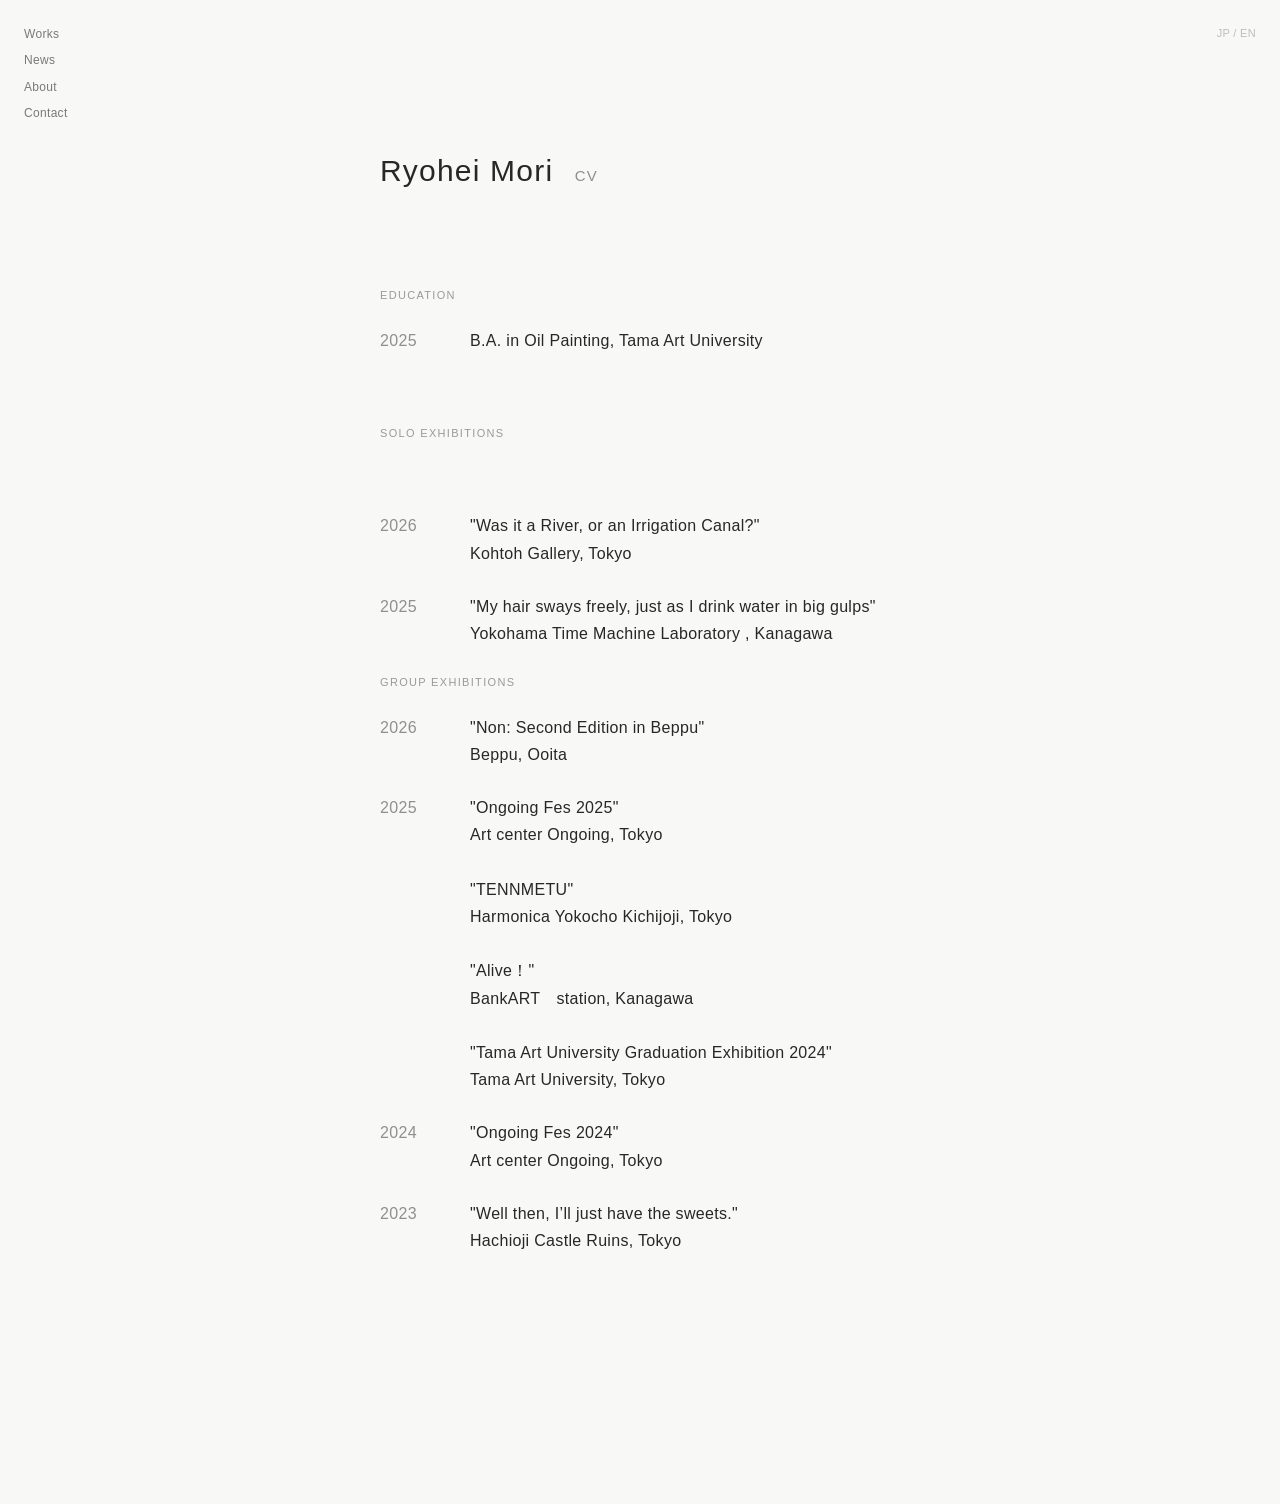
==== cv.html @ 57ac9dcd "Create cv.html" ====
<!DOCTYPE html>
<html lang="ja">

<head>
  <meta charset="UTF-8" />
  <meta name="viewport" content="width=device-width, initial-scale=1.0" />

  <title>Ryohei Mori</title>

  <style>

/* ---------- CV PAGE ---------- */

.cv-page {

  max-width: 520px;

  margin: 0 auto;

  padding: 120px 24px 180px;

}

.cv-name {

  font-size: 30px;

  font-weight: 400;

  letter-spacing: 0.04em;

  margin-bottom: 90px;

}

.cv-label {

  font-size: 15px;

  opacity: 0.45;

  margin-left: 12px;

}

.cv-section {

  margin-bottom: 70px;

}

.cv-section h2 {

  font-size: 11px;

  font-weight: 400;

  letter-spacing: 0.12em;

  opacity: 0.45;

  margin-bottom: 22px;

  text-transform: uppercase;

}

.cv-section p {

  font-size: 13px;

  line-height: 2;

  margin: 0;

}

@media (max-width: 768px) {

  .cv-page {

    padding: 100px 24px 120px;

  }

  .cv-name {

    font-size: 24px;

    margin-bottom: 70px;

  }

}

    body {
  background: #f8f8f6;
  color: #111;
  font-family: Helvetica, Arial, sans-serif;
  line-height: 1.8;
  letter-spacing: 0.02em;
}

.section {
  max-width: 620px;
  margin: 0 auto;
  padding: 120px 24px;
}

.section-title {
  font-size: 12px;
  opacity: 0.6;
  margin-bottom: 60px;
  letter-spacing: 0.08em;
}

/* テキスト全体を少し整列 */
p {
  font-size: 13px;
  margin-bottom: 18px;
}

/* 見出しを少し硬く */
strong {
  font-size: 11px;
  letter-spacing: 0.12em;
  opacity: 0.7;
  display: block;
  margin-top: 40px;
  margin-bottom: 14px;
}

/* JP/ENの切り替えを安定させる */
.jp, .en {
  display: block;
}

/* ENは少しだけ軽く */
.en {
  opacity: 0.9;
}

    html {
      scroll-behavior: smooth;
    }

    body {
      margin: 0;
      background: #f8f8f6;
      color: #111;
      font-family: Helvetica, Arial, sans-serif;
      font-weight: 400;
      letter-spacing: 0.02em;
      line-height: 1.7;
      -webkit-font-smoothing: antialiased;
    }

    a {
      color: inherit;
      text-decoration: none;
    }

    img {
      width: 100%;
      display: block;
    }

    /* ---------- language switch ---------- */

    .language-switch {
      position: absolute;
      top: 24px;
      right: 24px;
      z-index: 300;

      font-size: 11px;

      opacity: 0.25;

      transition: opacity 0.3s ease;
    }

    .language-switch:hover {
      opacity: 0.8;
    }

    .language-switch span {
      cursor: pointer;
    }

    .en {
      display: none;
    }

    /* ---------- top navigation ---------- */

    nav {
      position: absolute;
      top: 24px;
      left: 24px;
      z-index: 100;
      font-size: 12px;
    }

    nav a {
      display: block;
      margin-bottom: 6px;
      opacity: 0.55;
      transition: opacity 0.3s ease;
    }

    nav a:hover {
      opacity: 1;
    }

    /* ---------- floating menu ---------- */

    .menu-button {
      position: fixed;
      right: 22px;
      bottom: 22px;
      z-index: 200;

      font-size: 11px;

      opacity: 0;
      pointer-events: none;

      cursor: pointer;

      transform: translateY(6px);

      transition:
        opacity 0.4s ease,
        transform 0.4s ease;
    }

    .menu-button.visible {
      opacity: 0.4;
      pointer-events: auto;
      transform: translateY(0px);
    }

    .menu-button:hover {
      opacity: 1;
    }

    .popup-menu {
      position: fixed;
      right: 22px;
      bottom: 50px;

      background: rgba(248,248,246,0.94);

      padding: 14px 16px;

      font-size: 11px;

      opacity: 0;
      pointer-events: none;

      transition: opacity 0.4s ease;

      backdrop-filter: blur(8px);
    }

    .popup-menu.active {
      opacity: 1;
      pointer-events: auto;
    }

    .popup-menu a {
      display: block;
      margin-bottom: 8px;
      opacity: 0.65;
      transition: opacity 0.3s ease;
    }

    .popup-menu a:last-child {
      margin-bottom: 0;
    }

    .popup-menu a:hover {
      opacity: 1;
    }

    /* ---------- hero ---------- */

    .hero {
      min-height: 100vh;
      display: flex;
      align-items: center;
      padding-left: 24px;
    }

    .hero-title {
      font-size: 32px;
      letter-spacing: 0.05em;
    }

    /* ---------- year navigation ---------- */

    .year-nav {
      width: 92%;
      max-width: 1100px;
      margin: 0 auto;
      padding-bottom: 180px;
      font-size: 14px;
    }

    .year-nav a {
      display: block;
      margin-bottom: 18px;

      opacity: 0.35;

      transition: opacity 0.3s ease;
    }

    .year-nav a:hover {
      opacity: 1;
    }

    /* ---------- works ---------- */

.work-image {
  margin-bottom: 24px;
}
    .works {
      width: 92%;
      max-width: 1100px;
      margin: 0 auto;
      padding-bottom: 240px;
    }

    .year-section {
      margin-bottom: 220px;
    }

    .year-title {
      font-size: 18px;
      margin-bottom: 80px;
      opacity: 0.35;
    }

    .work {
      margin-bottom: 180px;
    }

    .work-image {
      overflow: hidden;
    }

    .work-image img {
      transition: transform 8s ease;
    }

    .work:hover .work-image img {
      transform: scale(1.015);
    }

    .work-info {
      margin-top: 14px;
      max-width: 640px;
    }

    .work-title {
      font-size: 14px;
      margin-bottom: 6px;
    }

    .work-meta {
      font-size: 11px;
      opacity: 0.55;
      margin-bottom: 18px;
    }

    .work-text {
      font-size: 13px;
      opacity: 0.85;
     white-space: pre-line;
 max-width: 720px;
}

/* ---------- image caption ---------- */

.image-caption {

  margin-top: 10px;
  margin-bottom: 42px;

  font-size: 11px;

  opacity: 0.45;

  line-height: 1.6;

}
/* ---------- horizontal gallery ---------- */

.gallery-scroll {

  display: flex;

  gap: 28px;

  overflow-x: auto;

  align-items: center;

  padding-bottom: 20px;

  scroll-behavior: smooth;

}

.gallery-scroll::-webkit-scrollbar {

  height: 4px;

}

.gallery-scroll::-webkit-scrollbar-thumb {

  background: rgba(0,0,0,0.15);

}

.gallery-item {

  width: 50%;

  flex-shrink: 0;

}

.gallery-item img {

  width: 100%;

  display: block;

}
    /* ---------- section ---------- */

    .section {
      width: 92%;
      max-width: 700px;
      margin: 0 auto;
      padding-bottom: 180px;
    }

    .section-title {
      font-size: 12px;
      opacity: 0.5;
      margin-bottom: 50px;
    }

    .news-entry {
      margin-bottom: 34px;
    }

    .news-date {
      font-size: 11px;
      opacity: 0.5;
      margin-bottom: 4px;
    }

    .news-text {
      font-size: 13px;
    }

    /* ---------- animation ---------- */

    .float {
      animation: drift 10s ease-in-out infinite;
    }

    @keyframes drift {

      0% {
        transform: translateY(0px);
      }

      50% {
        transform: translateY(1.5px);
      }

      100% {
        transform: translateY(0px);
      }

    }

    /* ---------- mobile ---------- */

    @media (max-width: 768px) {

      nav {
        top: 18px;
        left: 18px;
      }

      .language-switch {
        top: 18px;
        right: 18px;
      }

      .hero {
        padding-left: 18px;
      }

      .hero-title {
        font-size: 22px;
      }

      .year-title {
        margin-bottom: 50px;
      }

      .work {
        margin-bottom: 110px;
      }

    }

/* ---------- CV ITEM ---------- */

.cv-item {

  display: flex;

  margin-bottom: 26px;

}

.cv-year {

  width: 90px;

  flex-shrink: 0;

  opacity: 0.45;

}

.cv-detail {

  flex: 1;

}

@media (max-width: 768px) {

  .cv-item {

    display: block;

  }

  .cv-year {

    width: auto;

    margin-bottom: 4px;

  }

}
  </style>
</head>

<body>

  <!-- language switch -->

  <div class="language-switch">

    <span onclick="setLanguage('jp')">JP</span>
    /
    <span onclick="setLanguage('en')">EN</span>

  </div>

  <!-- top navigation -->

  <nav>

    <a href="#works">Works</a>
    <a href="#news">News</a>
    <a href="#about">About</a>
    <a href="#contact">Contact</a>

  </nav>

  <!-- floating menu -->

  <div class="menu-button" onclick="toggleMenu()">
    Menu
  </div>

  <div class="popup-menu" id="popupMenu">

    <a href="#works">Works</a>

    <a href="#y2026">2026</a>
    <a href="#y2025">2025</a>
    <a href="#y2024">2024</a>

    <a href="#news">News</a>
    <a href="#about">About</a>
    <a href="#contact">Contact</a>

  </div>

  <!-- hero -->

 <section class="cv-page" id="cv">

  <h1 class="cv-name">

    <span class="jp">森椋平</span>
    <span class="en">Ryohei Mori</span>

    <span class="cv-label">CV</span>

  </h1>

  <!-- Education -->

  <div class="cv-section">

    <h2>

      <span class="jp">学歴</span>
      <span class="en">Education</span>

    </h2>

    
<div class="cv-item">

  <div class="cv-year">
    2025
  </div>

  <div class="cv-detail">

    <span class="jp">
      多摩美術大学 美術学部 絵画学科油画専攻 卒業
    </span>

    <span class="en">
      B.A. in Oil Painting, Tama Art University
    </span>

  </div>

</div>
  </div>

  <!-- Solo Exhibitions -->

  <div class="cv-section">

    <h2>

      <span class="jp">個展</span>
      <span class="en">Solo Exhibitions</span>

    </h2>

   

  </div>

    <div class="cv-item">

  <div class="cv-year">
    2026
  </div>

  <div class="cv-detail">

    <span class="jp">
      「それは川だったか、用水路だったか」<br>
      光灯｜東京
    </span>

    <span class="en">
      "Was it a River, or an Irrigation Canal?"<br>
      Kohtoh Gallery, Tokyo
    </span>

  </div>

</div>

 <div class="cv-item">

  <div class="cv-year">
    2025
  </div>

  <div class="cv-detail">

    <span class="jp">
      「わたしの髪は自由にゆれる、ごくごくと水を飲むように」<br>
      横浜タイムマシーン研究所｜神奈川
    </span>

    <span class="en">
      "My hair sways freely, just as I drink water in big gulps"<br>
     Yokohama Time Machine Laboratory , Kanagawa
    </span>

  </div>

</div>

  </div>
  <!-- Group Exhibitions -->

  <div class="cv-section">

    <h2>

      <span class="jp">グループ展</span>
      <span class="en">Group Exhibitions</span>

    </h2>

    <div class="cv-item">

  <div class="cv-year">
    2026
  </div>

  <div class="cv-detail">

    <span class="jp">
      「ノン　第二回in別府」<br>
      別府市内｜大分
    </span>

    <span class="en">
      "Non: Second Edition in Beppu"<br>
      Beppu, Ooita
    </span>

  </div>

</div>

 <div class="cv-item">

  <div class="cv-year">
    2025
  </div>

  <div class="cv-detail">

    <span class="jp">
      「Ongoing Fes 2025」<br>
      アートセンターオンゴーイング｜東京

      <br><br>

  「点滅」<br>
      ハモニカ横丁吉祥寺｜東京

       <br><br>

  「アライブ！展」<br>
      BankART Station｜神奈川

      <br><br>

  「2024年度多摩美術大学美術学部卒業制作展」<br>
      多摩美術大学　八王子キャンパス｜東京

    </span>

    <span class="en">
      "Ongoing Fes 2025"<br>
      Art center Ongoing, Tokyo
<br><br>
 "TENNMETU"<br>
      Harmonica Yokocho Kichijoji, Tokyo
<br><br>
       "Alive！"<br>
      BankART　station, Kanagawa
      <br><br>
 "Tama Art University Graduation Exhibition 2024"<br>
   Tama Art University, Tokyo   
    </span>

  </div>
 

</div>

  <div class="cv-item">

  <div class="cv-year">
    2024
  </div>

  <div class="cv-detail">

    <span class="jp">
      「Ongoing Fes 2024」<br>
      アートセンターオンゴーイング｜東京
    </span>

    <span class="en">
      "Ongoing Fes 2024"<br>
       Art center Ongoing, Tokyo
    </span>

  </div>

</div>

 <div class="cv-item">

  <div class="cv-year">
    2023
  </div>

  <div class="cv-detail">

    <span class="jp">
      「では、お菓子だけいただきますわ」<br>
      八王子城跡｜東京
    </span>

    <span class="en">
      "Well then, I’ll just have the sweets."<br>
       Hachioji Castle Ruins, Tokyo
    </span>

  </div>

</div>



  </div>

</section>




 

  <!-- script -->

  <script>

    function toggleMenu() {

      const menu = document.getElementById("popupMenu");

      menu.classList.toggle("active");

    }

    const menuButton = document.querySelector(".menu-button");

    window.addEventListener("scroll", () => {

      if (window.scrollY > 120) {

        menuButton.classList.add("visible");

      } else {

        menuButton.classList.remove("visible");

      }

    });

    function setLanguage(lang) {

      const jp = document.querySelectorAll('.jp');
      const en = document.querySelectorAll('.en');

      if (lang === 'jp') {

        jp.forEach(el => el.style.display = 'inline');
        en.forEach(el => el.style.display = 'none');

      } else {

        jp.forEach(el => el.style.display = 'none');
        en.forEach(el => el.style.display = 'inline');

      }

    }

    setLanguage('en');
    const gallery = document.querySelector('.gallery-scroll');

gallery.addEventListener('wheel', (e) => {

  e.preventDefault();

  gallery.scrollLeft += e.deltaY;

});

  </script>

</body>

</html>
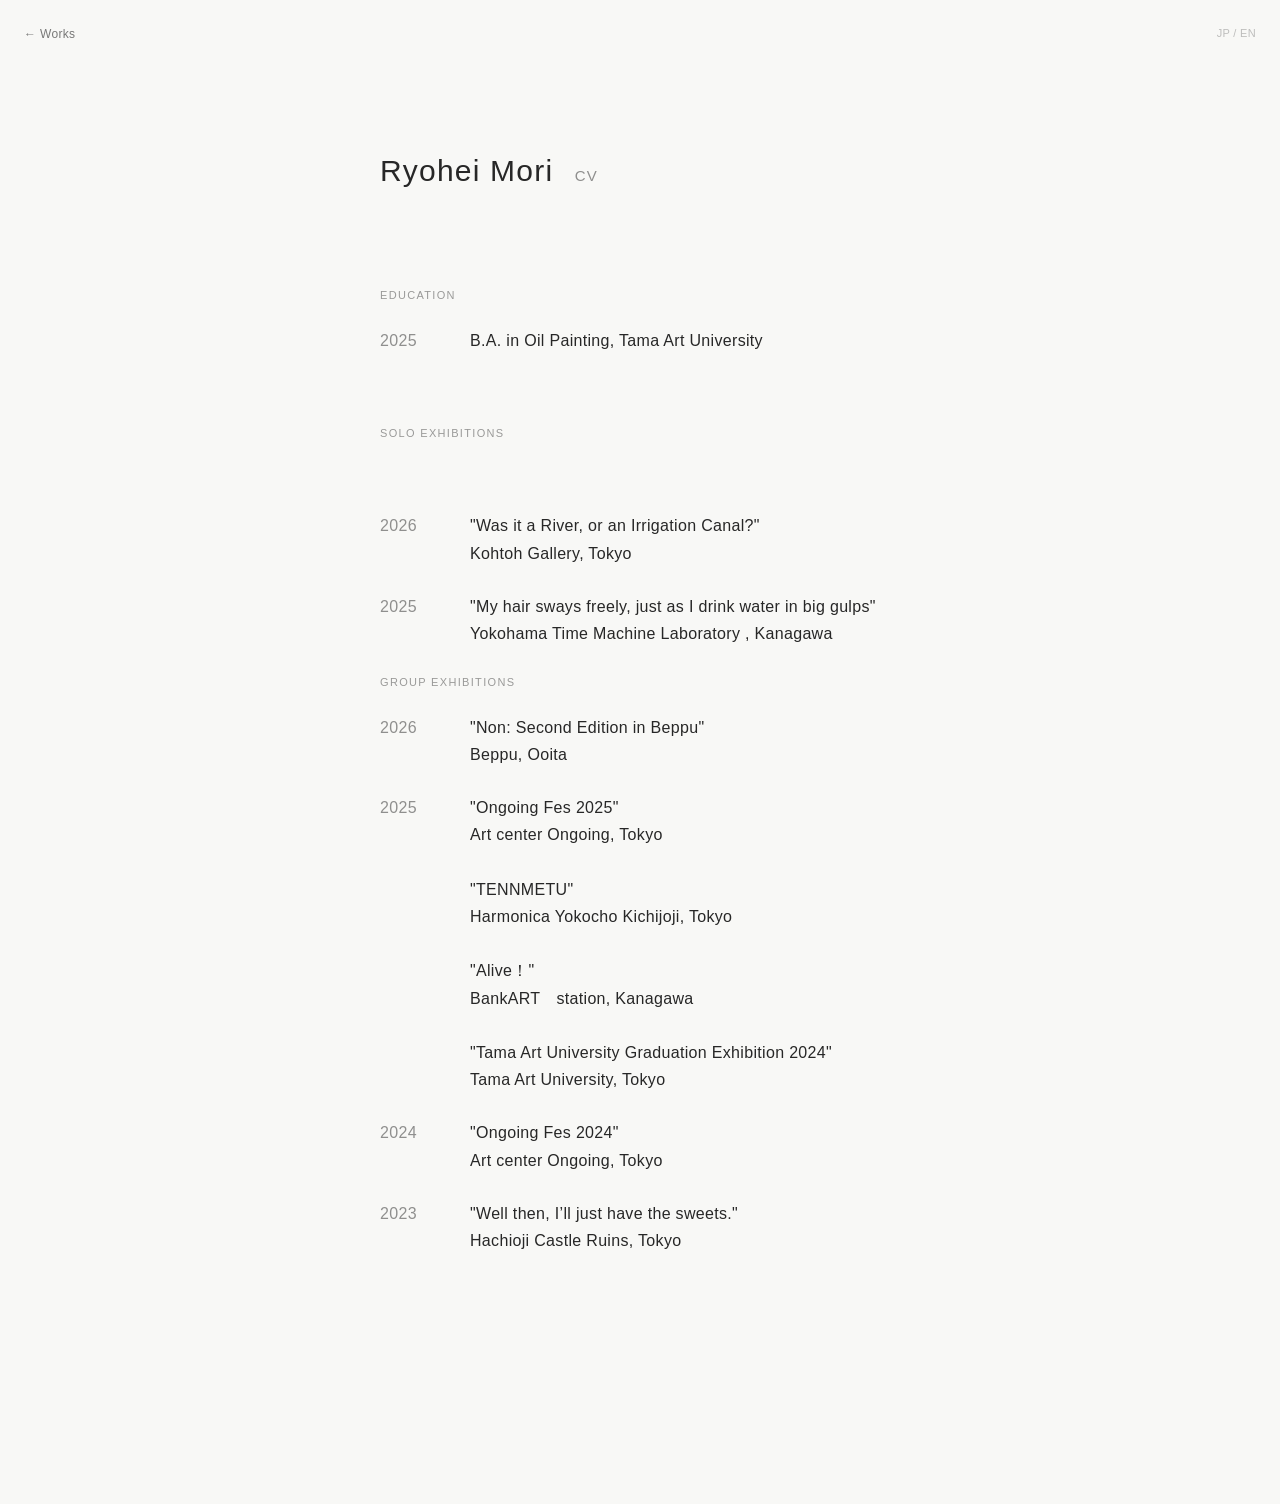
==== commit 96ab2450: "Update cv.html" ====
--- a/cv.html
+++ b/cv.html
@@ -586,11 +586,7 @@
 
   <nav>
 
-    <a href="#works">Works</a>
-    <a href="#news">News</a>
-    <a href="#about">About</a>
-    <a href="#contact">Contact</a>
-
+   <a href="index.html">← Works</a>
   </nav>
 
   <!-- floating menu -->
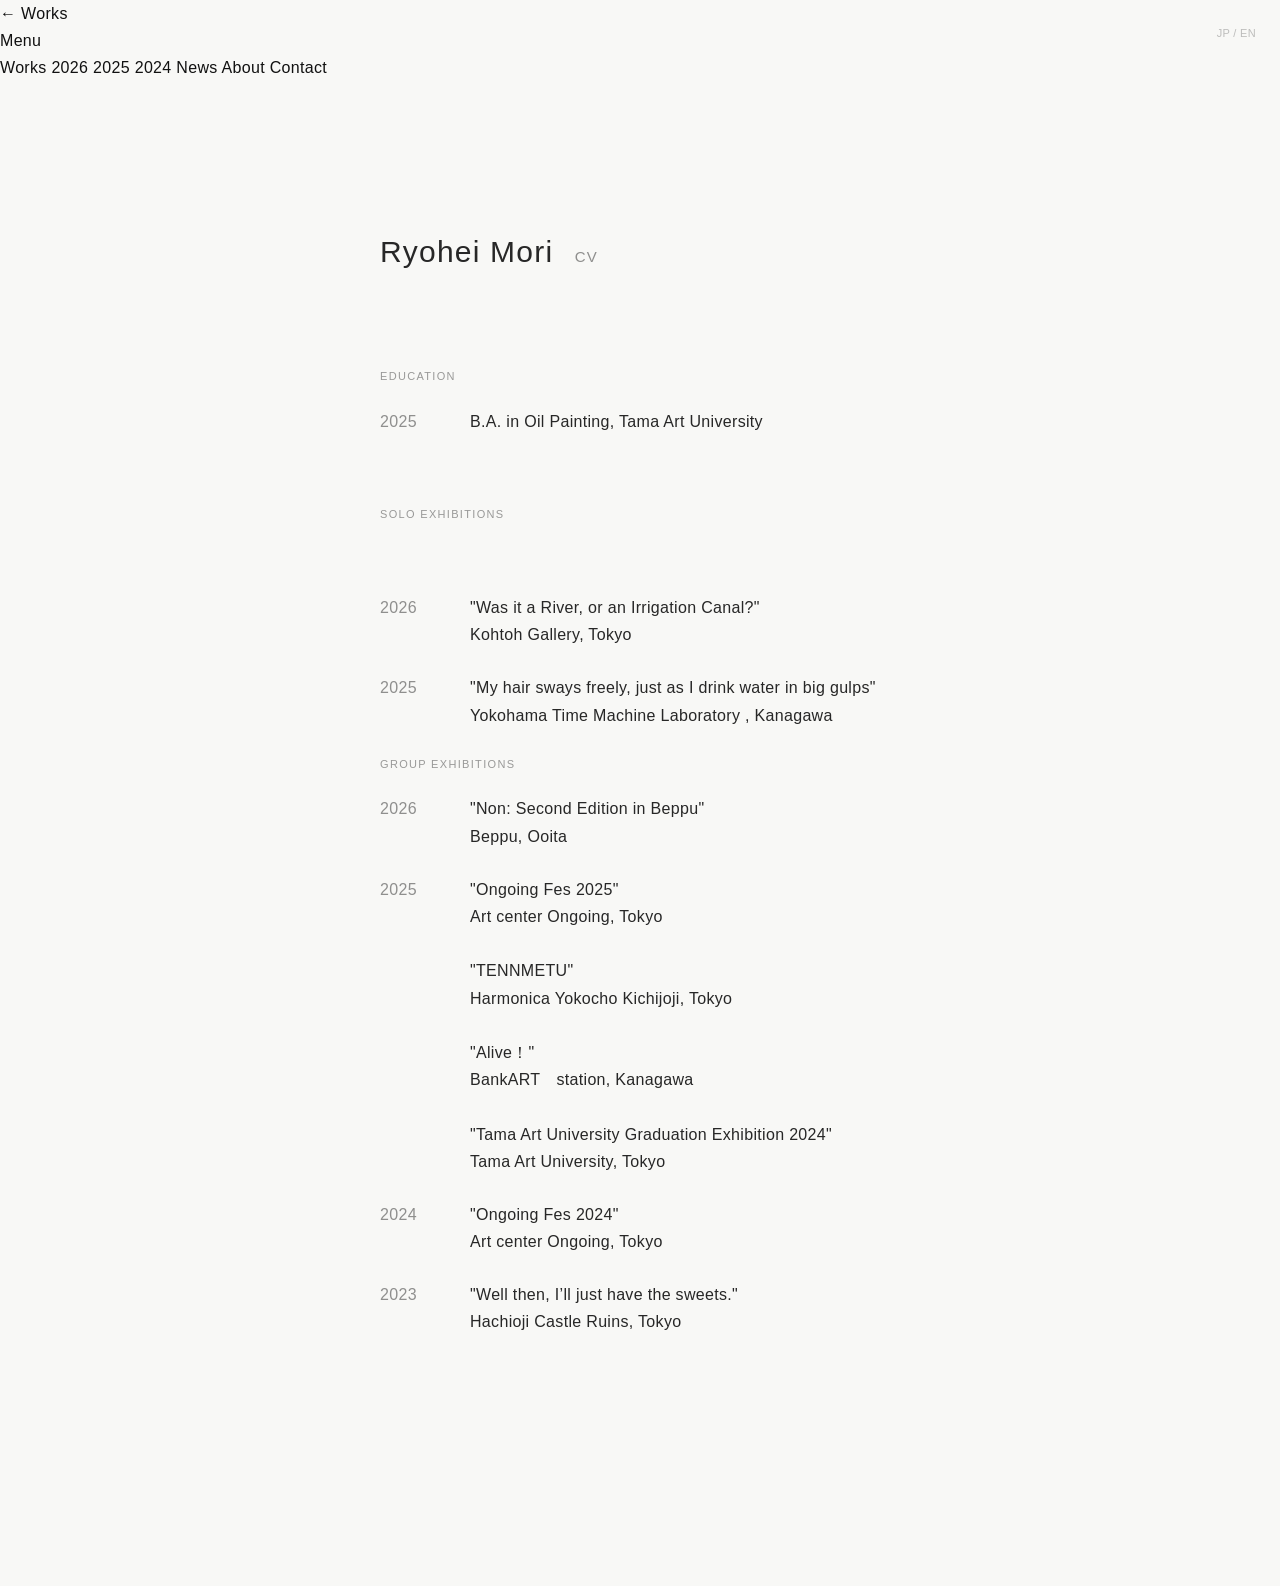
==== commit cf8c89ba: "Update cv.html" ====
--- a/cv.html
+++ b/cv.html
@@ -192,97 +192,7 @@
       display: none;
     }
 
-    /* ---------- top navigation ---------- */
-
-    nav {
-      position: absolute;
-      top: 24px;
-      left: 24px;
-      z-index: 100;
-      font-size: 12px;
-    }
-
-    nav a {
-      display: block;
-      margin-bottom: 6px;
-      opacity: 0.55;
-      transition: opacity 0.3s ease;
-    }
-
-    nav a:hover {
-      opacity: 1;
-    }
-
-    /* ---------- floating menu ---------- */
-
-    .menu-button {
-      position: fixed;
-      right: 22px;
-      bottom: 22px;
-      z-index: 200;
-
-      font-size: 11px;
-
-      opacity: 0;
-      pointer-events: none;
-
-      cursor: pointer;
-
-      transform: translateY(6px);
-
-      transition:
-        opacity 0.4s ease,
-        transform 0.4s ease;
-    }
-
-    .menu-button.visible {
-      opacity: 0.4;
-      pointer-events: auto;
-      transform: translateY(0px);
-    }
-
-    .menu-button:hover {
-      opacity: 1;
-    }
-
-    .popup-menu {
-      position: fixed;
-      right: 22px;
-      bottom: 50px;
-
-      background: rgba(248,248,246,0.94);
-
-      padding: 14px 16px;
-
-      font-size: 11px;
-
-      opacity: 0;
-      pointer-events: none;
-
-      transition: opacity 0.4s ease;
-
-      backdrop-filter: blur(8px);
-    }
-
-    .popup-menu.active {
-      opacity: 1;
-      pointer-events: auto;
-    }
-
-    .popup-menu a {
-      display: block;
-      margin-bottom: 8px;
-      opacity: 0.65;
-      transition: opacity 0.3s ease;
-    }
-
-    .popup-menu a:last-child {
-      margin-bottom: 0;
-    }
-
-    .popup-menu a:hover {
-      opacity: 1;
-    }
+   
 
     /* ---------- hero ---------- */
 
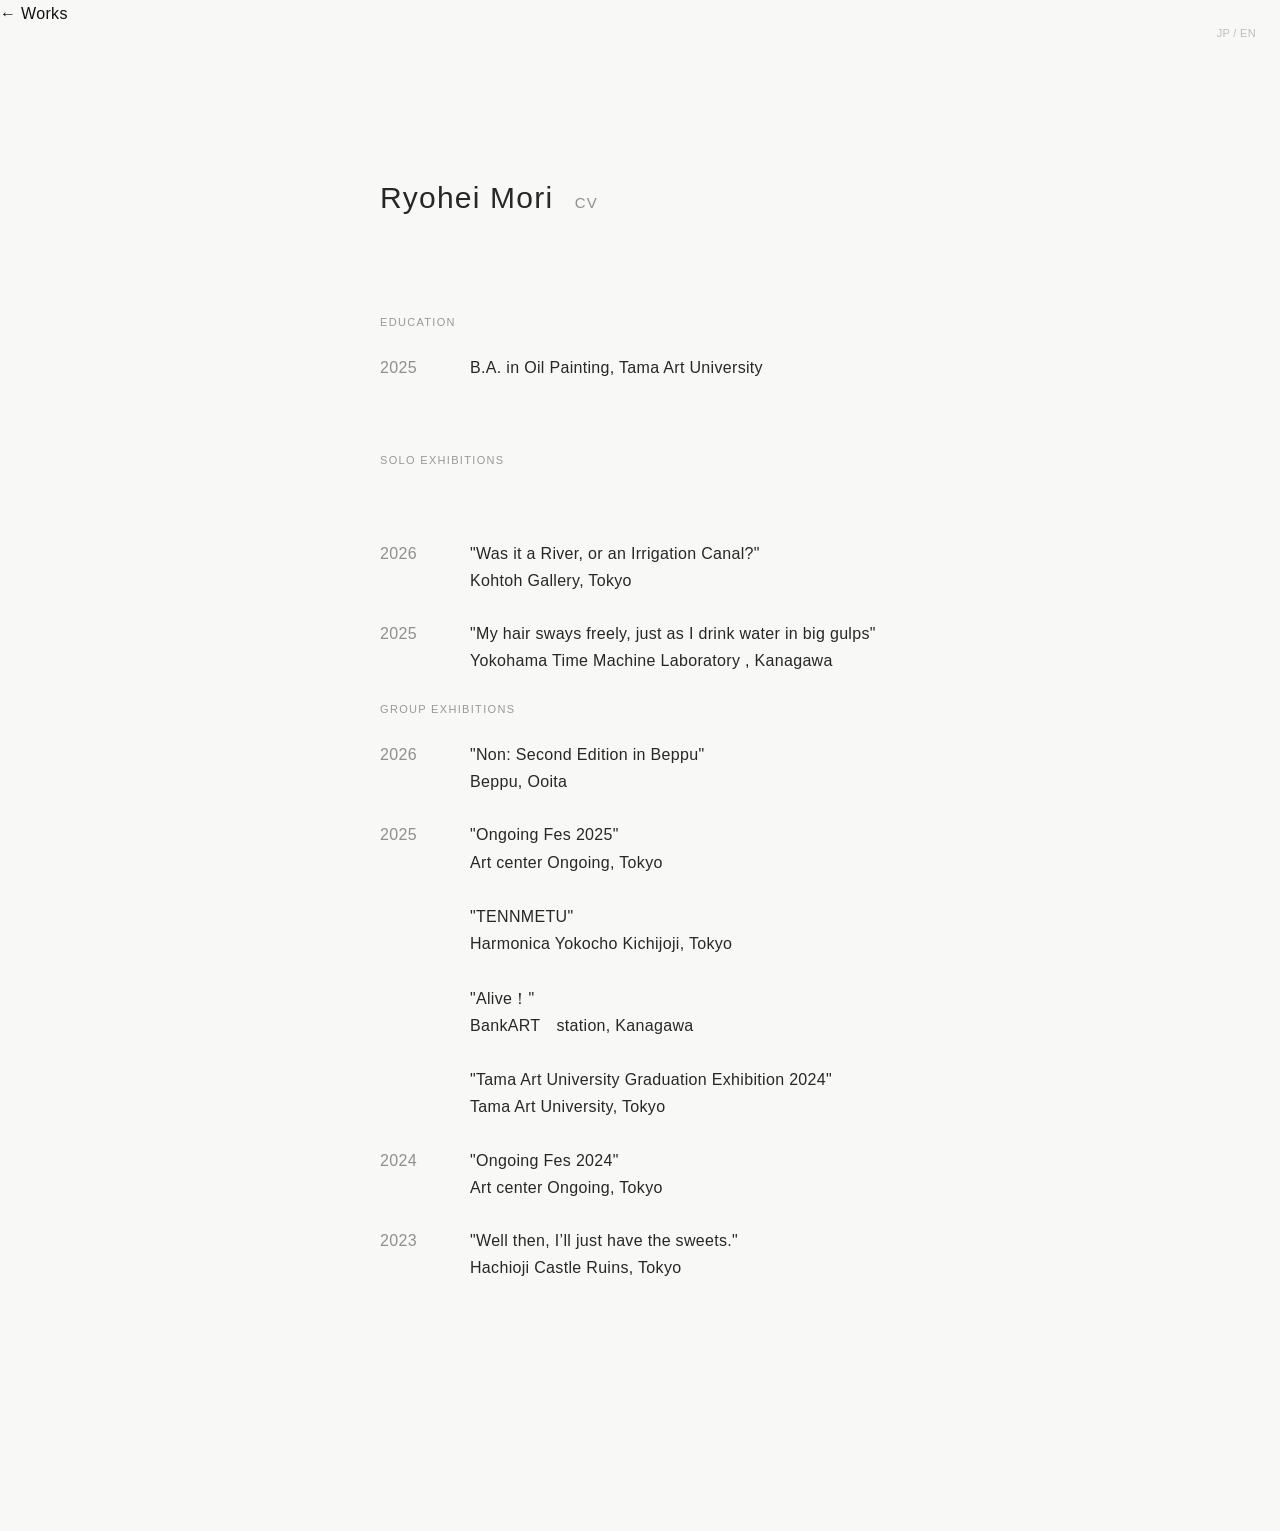
==== commit 0189fda4: "Update cv.html" ====
--- a/cv.html
+++ b/cv.html
@@ -1,3 +1,4 @@
+
 <!DOCTYPE html>
 <html lang="ja">
 
@@ -10,6 +11,7 @@
   <style>
 
 /* ---------- CV PAGE ---------- */
+
 
 .cv-page {
 
@@ -99,6 +101,18 @@
   font-family: Helvetica, Arial, sans-serif;
   line-height: 1.8;
   letter-spacing: 0.02em;
+}
+.cv-nav {
+  font-size: 9px;
+  opacity: 0.35;
+}
+
+.cv-nav a {
+  margin-bottom: 4px;
+}
+
+.cv-nav a:hover {
+  opacity: 0.8;
 }
 
 .section {
@@ -499,25 +513,9 @@
    <a href="index.html">← Works</a>
   </nav>
 
-  <!-- floating menu -->
-
-  <div class="menu-button" onclick="toggleMenu()">
-    Menu
-  </div>
-
-  <div class="popup-menu" id="popupMenu">
-
-    <a href="#works">Works</a>
-
-    <a href="#y2026">2026</a>
-    <a href="#y2025">2025</a>
-    <a href="#y2024">2024</a>
-
-    <a href="#news">News</a>
-    <a href="#about">About</a>
-    <a href="#contact">Contact</a>
-
-  </div>
+  
+
+
 
   <!-- hero -->
 
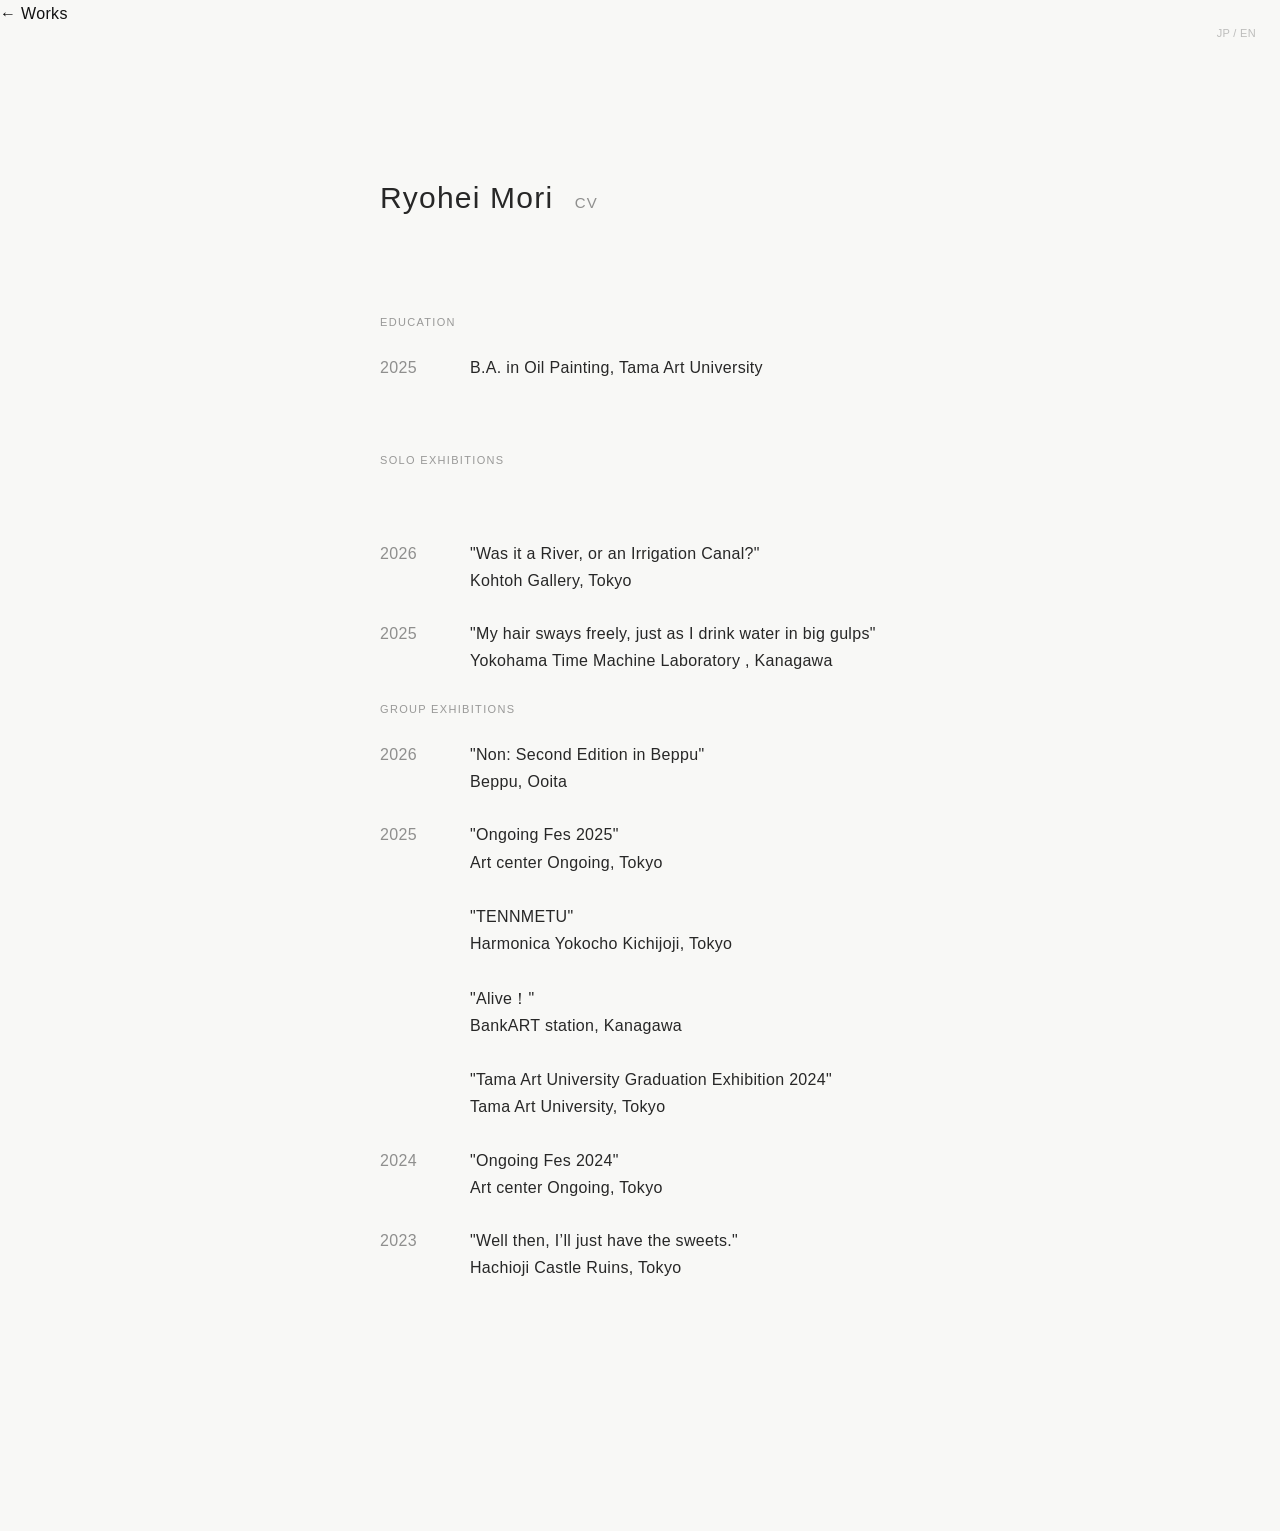
==== commit ad5bd614: "Update cv.html" ====
--- a/cv.html
+++ b/cv.html
@@ -102,18 +102,7 @@
   line-height: 1.8;
   letter-spacing: 0.02em;
 }
-.cv-nav {
-  font-size: 9px;
-  opacity: 0.35;
-}
-
-.cv-nav a {
-  margin-bottom: 4px;
-}
-
-.cv-nav a:hover {
-  opacity: 0.8;
-}
+
 
 .section {
   max-width: 620px;
@@ -693,7 +682,7 @@
       Harmonica Yokocho Kichijoji, Tokyo
 <br><br>
        "Alive！"<br>
-      BankART　station, Kanagawa
+      BankART station, Kanagawa
       <br><br>
  "Tama Art University Graduation Exhibition 2024"<br>
    Tama Art University, Tokyo   
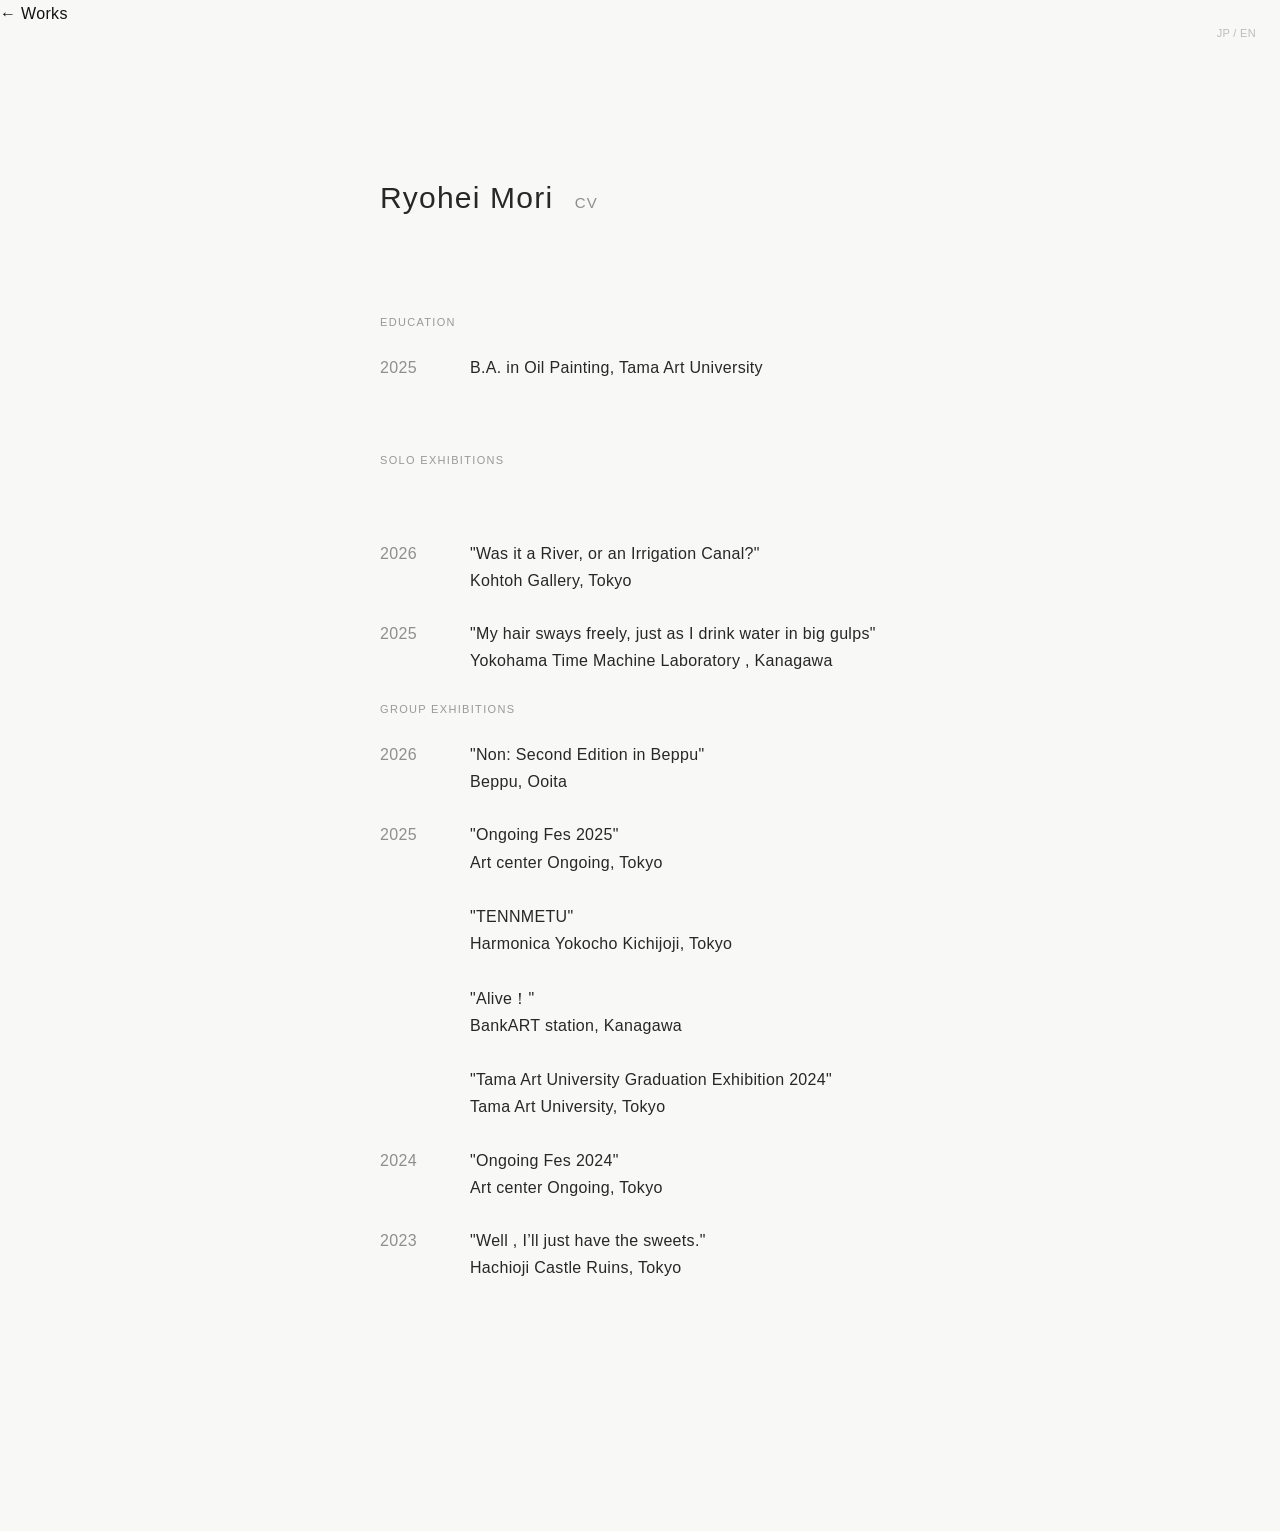
==== commit c4494cab: "Update cv.html" ====
--- a/cv.html
+++ b/cv.html
@@ -729,7 +729,7 @@
     </span>
 
     <span class="en">
-      "Well then, I’ll just have the sweets."<br>
+      "Well , I’ll just have the sweets."<br>
        Hachioji Castle Ruins, Tokyo
     </span>
 
